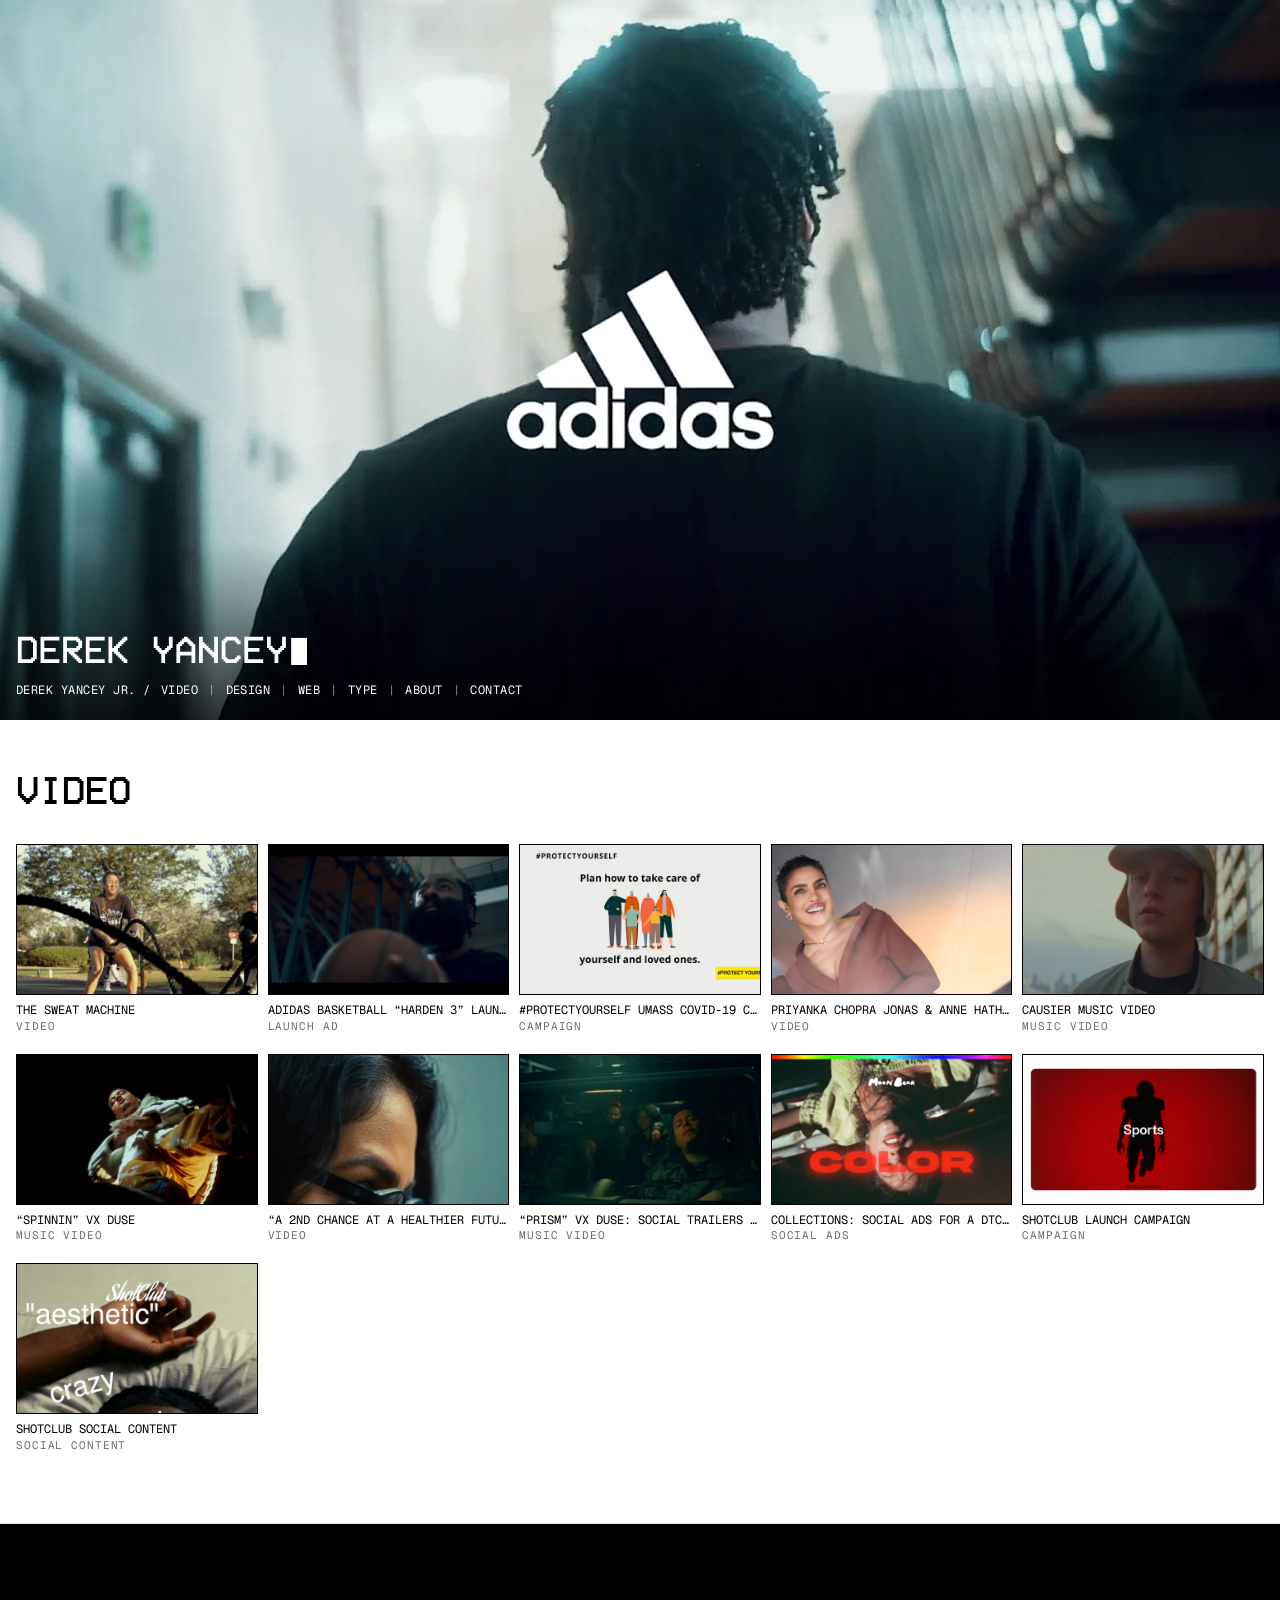
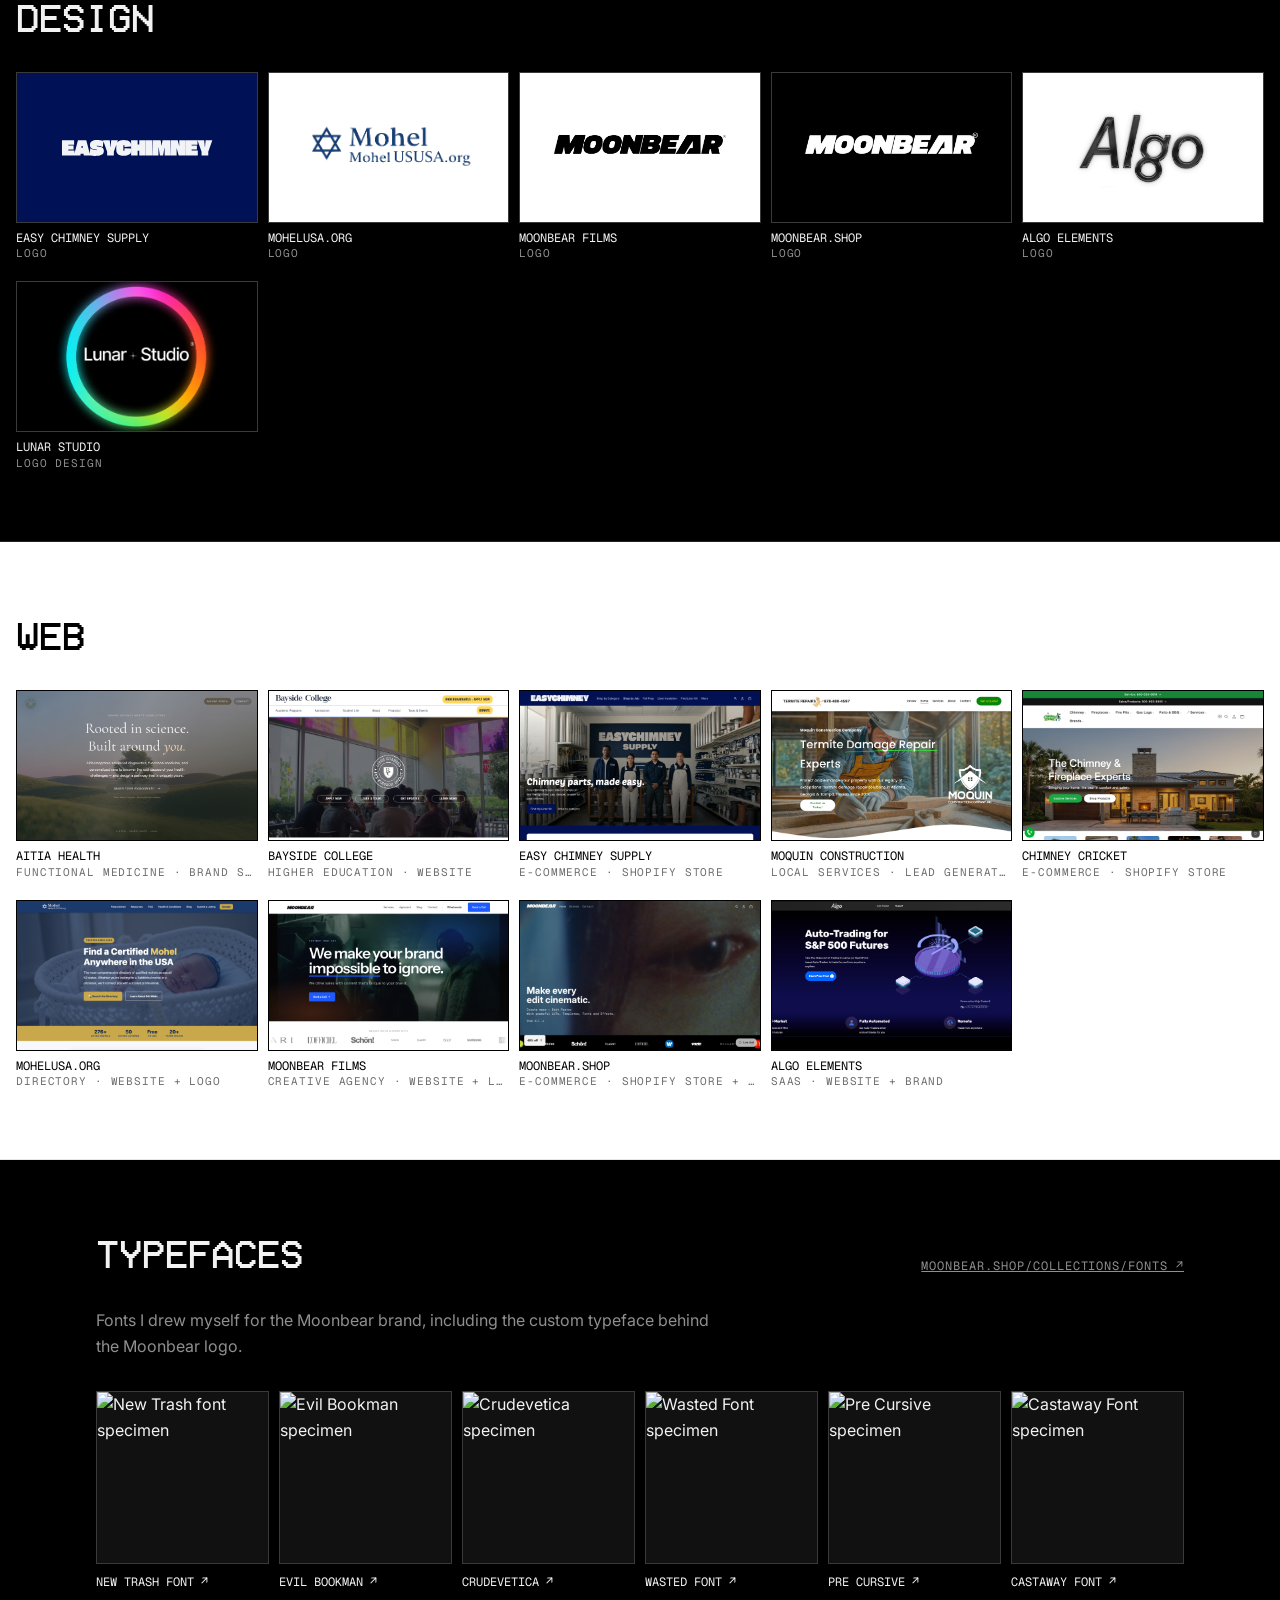
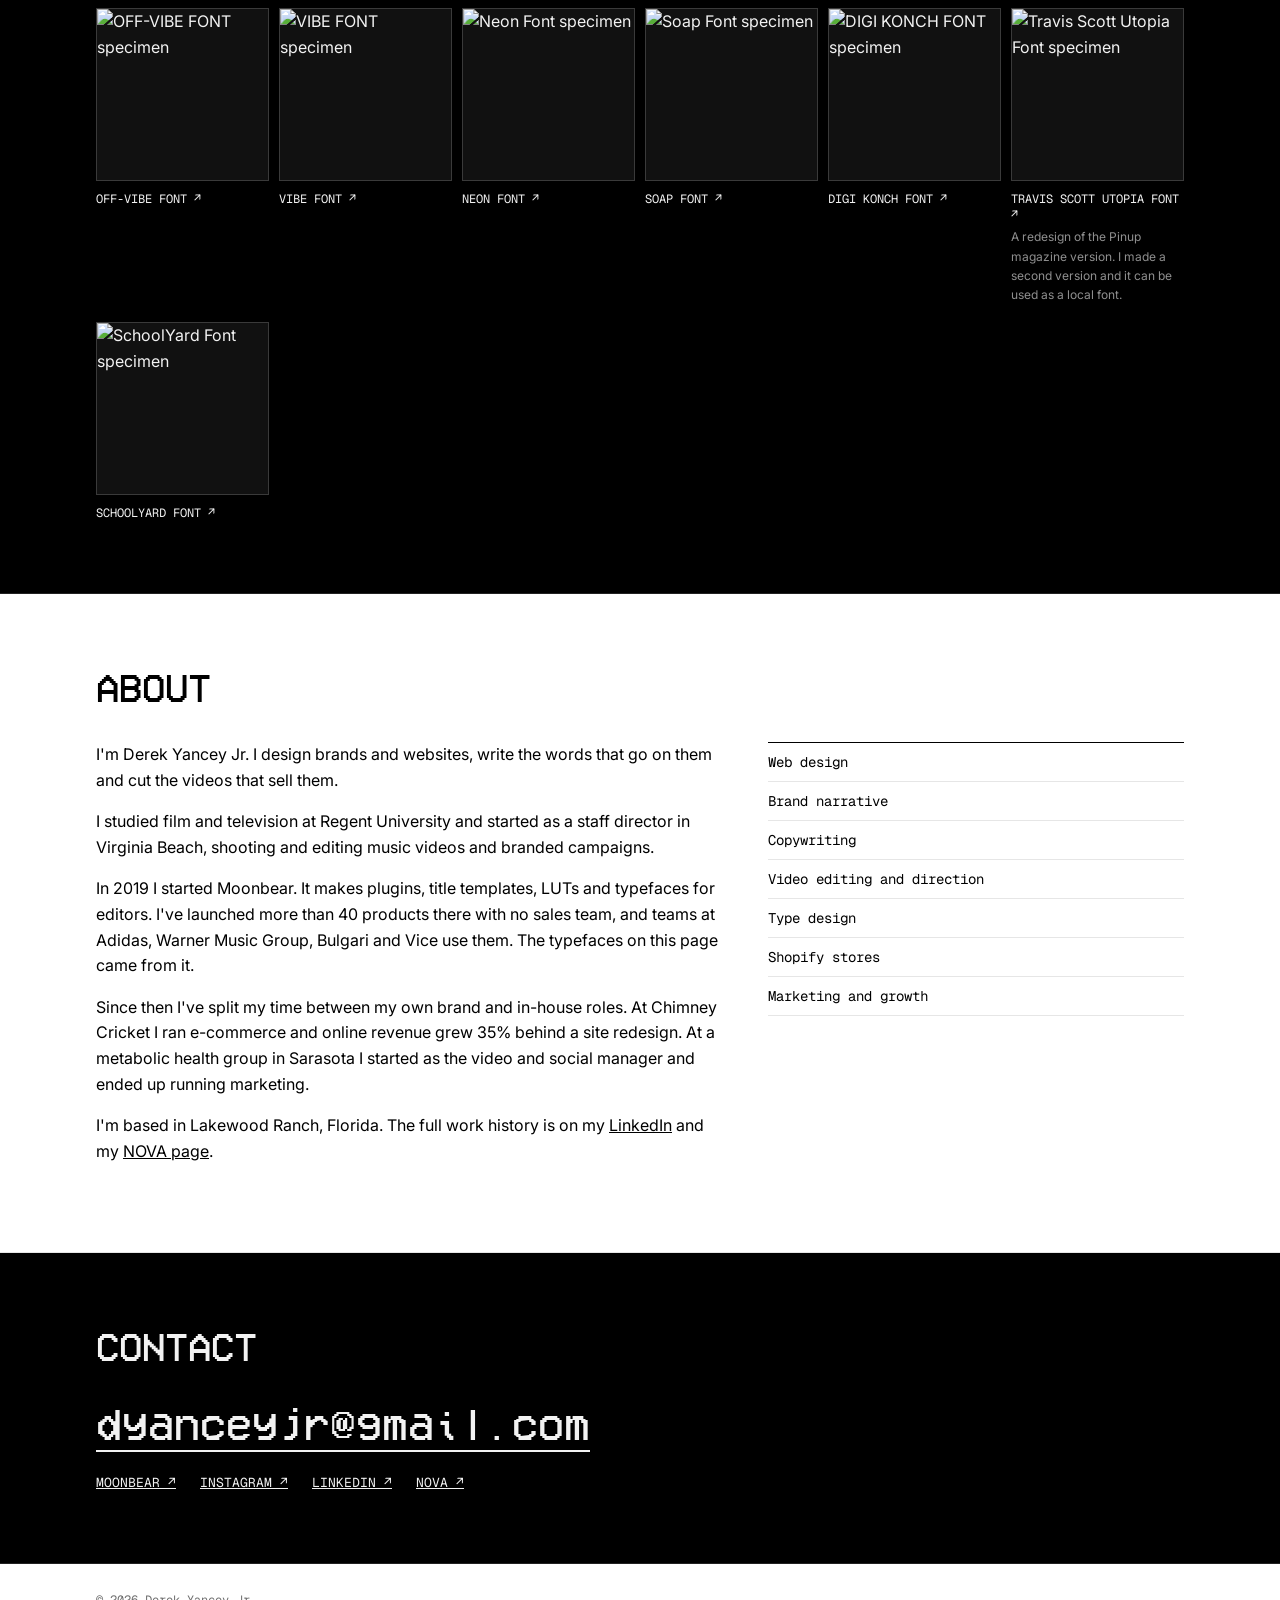
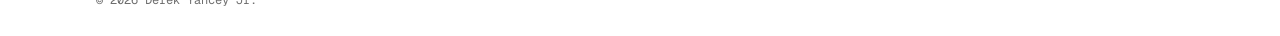
==== index.html @ f44c674b "Portfolio site: reel hero, video, design, web and type sections Co-Authored-By: Claude Sonnet 5.5 <n" ====
<!doctype html>
<html lang="en">
<head>
  <meta charset="utf-8">
  <meta name="viewport" content="width=device-width, initial-scale=1">
  <title>Derek Yancey Jr. — Portfolio</title>
  <meta name="description" content="Derek Yancey Jr. — design, marketing and film. Selected projects, brands and original typefaces.">
  <link rel="preconnect" href="https://fonts.googleapis.com">
  <link rel="preconnect" href="https://fonts.gstatic.com" crossorigin>
  <link href="https://fonts.googleapis.com/css2?family=Geist+Mono:wght@400;500&family=Inter:wght@400;500;600&display=swap" rel="stylesheet">
  <link rel="stylesheet" href="styles.css">
</head>
<body>
  <main id="top">
    <h1 class="sr-only">Derek Yancey: design, marketing and film</h1>

    <section class="reel dark" aria-label="Showreel">
      <video autoplay muted loop playsinline preload="auto" poster="assets/film/reel-poster.jpg">
        <source src="assets/film/reel.mp4" type="video/mp4">
      </video>
      <div class="reel-ui">
        <div class="wrap wide">
          <a class="reel-logo" href="#top" aria-label="Derek Yancey"><img src="assets/logo/derek-yancey-white.svg" alt="Derek Yancey"></a>
          <nav class="reel-nav" aria-label="Sections">
            <span>Derek Yancey Jr. /</span>
            <a href="#video">Video</a><i>|</i><a href="#design">Design</a><i>|</i><a href="#web">Web</a><i>|</i><a href="#type">Type</a><i>|</i><a href="#about">About</a><i>|</i><a href="#contact">Contact</a>
          </nav>
        </div>
      </div>
    </section>

    <section id="video" class="section">
      <div class="wrap wide">
        <div class="section-head"><h2>Video</h2></div>
        <div class="tiles" id="video-grid"></div>
      </div>
    </section>

    <section id="design" class="section dark">
      <div class="wrap wide">
        <div class="section-head"><h2>Design</h2></div>
        <div class="tiles" id="design-grid"></div>
      </div>
    </section>

    <section id="web" class="section">
      <div class="wrap wide">
        <div class="section-head"><h2>Web</h2></div>
        <div class="tiles" id="web-grid"></div>
      </div>
    </section>

    <section id="type" class="section dark">
      <div class="wrap">
        <div class="section-head"><h2>Typefaces</h2><a class="label" href="https://moonbear.shop/collections/fonts">moonbear.shop/collections/fonts ↗</a></div>
        <p class="lede">Fonts I drew myself for the Moonbear brand, including the custom typeface behind the Moonbear logo.</p>
        <div class="type-grid" id="type-grid"></div>
      </div>
    </section>

    <section id="about" class="section">
      <div class="wrap">
        <div class="section-head"><h2>About</h2></div>
        <div class="about">
          <div>
            <p>I'm Derek Yancey Jr. I design brands and websites, write the words that go on them and cut the videos that sell them.</p>
            <p>I studied film and television at Regent University and started as a staff director in Virginia Beach, shooting and editing music videos and branded campaigns.</p>
            <p>In 2019 I started Moonbear. It makes plugins, title templates, LUTs and typefaces for editors. I've launched more than 40 products there with no sales team, and teams at Adidas, Warner Music Group, Bulgari and Vice use them. The typefaces on this page came from it.</p>
            <p>Since then I've split my time between my own brand and in-house roles. At Chimney Cricket I ran e-commerce and online revenue grew 35% behind a site redesign. At a metabolic health group in Sarasota I started as the video and social manager and ended up running marketing.</p>
            <p>I'm based in Lakewood Ranch, Florida. The full work history is on my <a href="https://www.linkedin.com/in/derekyanceyjr">LinkedIn</a> and my <a href="https://itsnova.com/derekyancey">NOVA page</a>.</p>
          </div>
          <ul class="list">
            <li>Web design</li>
            <li>Brand narrative</li>
            <li>Copywriting</li>
            <li>Video editing and direction</li>
            <li>Type design</li>
            <li>Shopify stores</li>
            <li>Marketing and growth</li>
          </ul>
        </div>
      </div>
    </section>

    <section id="contact" class="section contact dark">
      <div class="wrap">
        <div class="section-head"><h2>Contact</h2></div>
        <a class="big" href="mailto:dyanceyjr@gmail.com">dyanceyjr@gmail.com</a>
        <div class="links">
          <a href="https://moonbear.shop">Moonbear ↗</a>
          <a href="#">Instagram ↗</a>
          <a href="https://www.linkedin.com/in/derekyanceyjr">LinkedIn ↗</a>
          <a href="https://itsnova.com/derekyancey">NOVA ↗</a>
        </div>
      </div>
    </section>
  </main>

  <footer><div class="wrap">© <span id="year"></span> Derek Yancey Jr.</div></footer>

  <script src="projects.js"></script>
  <script src="script.js"></script>
</body>
</html>
---- styles.css ----
/* Fonts: Geist Mono + Inter from Google Fonts (see <link> in HTML).
   VCR OSD Mono is not on Google Fonts: drop VCR_OSD_MONO.ttf into assets/fonts/. */
@font-face {
  font-family: "VCR OSD Mono";
  src: local("VCR OSD Mono"), url("assets/fonts/VCR_OSD_MONO.ttf") format("truetype");
  font-display: swap;
}

:root {
  --bg: #ffffff;
  --fg: #000000;
  --muted: #6e6e6e;
  --line: #e6e6e6;
  --edge: #000000;
  --shot: #f4f4f4;
  --max: 1120px;
  --display: "VCR OSD Mono", "Geist Mono", ui-monospace, monospace;
  --mono: "Geist Mono", ui-monospace, "SF Mono", monospace;
  --sans: "Inter", system-ui, sans-serif;
}

* { box-sizing: border-box; }
html { scroll-behavior: smooth; }
body {
  margin: 0; background: var(--bg); color: var(--fg);
  font: 400 16px/1.6 var(--sans); -webkit-font-smoothing: antialiased;
}
a { color: inherit; }
img { max-width: 100%; display: block; }
::selection { background: var(--fg); color: var(--bg); }
.dark { --bg: #000; --fg: #f2f2f2; --muted: #8f8f8f; --line: #222; --edge: #3a3a3a; --shot: #111; background: var(--bg); color: var(--fg); }

.wrap { max-width: var(--max); margin: 0 auto; padding: 0 16px; }
.label { font: 400 12px/1 var(--mono); letter-spacing: .08em; text-transform: uppercase; color: var(--muted); }

/* nav */
.nav { position: sticky; top: 0; z-index: 10; background: var(--bg); border-bottom: 1px solid var(--edge); }
.nav .wrap { display: flex; justify-content: space-between; align-items: center; height: 52px; }
.logo { font: 400 18px var(--display); text-decoration: none; letter-spacing: .02em; }
.nav nav { display: flex; gap: 24px; font: 400 13px var(--mono); text-transform: uppercase; }
.nav nav a { text-decoration: none; }
.nav nav a:hover { text-decoration: underline; text-underline-offset: 4px; }

/* hero */
.hero { padding: 96px 0 72px; border-bottom: 1px solid var(--line); }
.hero h1 { font: 400 clamp(40px, 8vw, 96px)/.98 var(--display); margin: 20px 0 28px; letter-spacing: -.01em; text-transform: uppercase; }
.hero p { max-width: 56ch; color: var(--muted); font-size: 18px; margin: 0 0 32px; }
.btns { display: flex; gap: 12px; flex-wrap: wrap; }
.btn { font: 400 13px var(--mono); text-transform: uppercase; padding: 12px 18px; border: 1px solid var(--edge); text-decoration: none; background: var(--bg); color: var(--fg); }
.btn:hover, .btn.solid { background: var(--fg); color: var(--bg); }
.btn.solid:hover { background: var(--bg); color: var(--fg); }

/* sections */
.section { padding: 72px 0; border-bottom: 1px solid var(--line); }
.section-head { display: flex; justify-content: space-between; align-items: baseline; gap: 16px; margin-bottom: 32px; }
.section h2 { font: 400 clamp(26px, 4vw, 40px)/1.1 var(--display); text-transform: uppercase; margin: 0; }

/* work */
.work { display: grid; grid-template-columns: repeat(2, 1fr); gap: 32px 24px; }
.work a { text-decoration: none; display: block; }
.shot { border: 1px solid var(--edge); aspect-ratio: 16 / 10; overflow: hidden; background: var(--shot); }
.shot img { width: 100%; height: 100%; object-fit: cover; object-position: top; transition: transform .5s ease; }
.work a:hover .shot img { transform: scale(1.03); }
.work h3 { font: 400 20px var(--display); text-transform: uppercase; margin: 14px 0 4px; }
.work .meta { display: flex; justify-content: space-between; gap: 12px; }
.work p { margin: 6px 0 0; color: var(--muted); font-size: 15px; }

/* typefaces */
.type-grid { display: grid; grid-template-columns: repeat(auto-fill, minmax(240px, 1fr)); gap: 24px 20px; }
.type-grid a { text-decoration: none; }
.type-grid .shot { aspect-ratio: 1; }
.type-grid .shot img { object-fit: cover; object-position: center; }
.type-grid h3 { font: 400 14px var(--mono); text-transform: uppercase; margin: 10px 0 0; }
.type-grid p { margin: 4px 0 0; font-size: 13px; color: var(--muted); }
.lede { max-width: 62ch; color: var(--muted); margin: 0 0 32px; }

/* about / contact */
.about { display: grid; grid-template-columns: 1.5fr 1fr; gap: 48px; }
.about p { margin: 0 0 16px; }
.list { list-style: none; margin: 0; padding: 0; font: 400 14px var(--mono); }
.list li { padding: 10px 0; border-bottom: 1px solid var(--line); }
.list li:first-child { border-top: 1px solid var(--edge); }
.contact a.big { font: 400 clamp(20px, 4.5vw, 44px) var(--display); word-break: break-all; text-decoration-thickness: 2px; text-underline-offset: 8px; }
.links { display: flex; gap: 24px; margin-top: 24px; font: 400 13px var(--mono); text-transform: uppercase; }
footer { padding: 28px 0; font: 400 12px var(--mono); color: var(--muted); }

/* project page */
.p-head { padding: 56px 0 32px; }
.p-head h1 { font: 400 clamp(32px, 6vw, 72px)/1 var(--display); text-transform: uppercase; margin: 16px 0; }
.back { font: 400 13px var(--mono); text-transform: uppercase; text-decoration: none; }
.back:hover { text-decoration: underline; }
.hero-shot { border: 1px solid var(--edge); }
.facts { display: grid; grid-template-columns: repeat(3, 1fr); gap: 24px; padding: 32px 0; border-bottom: 1px solid var(--line); }
.facts dt { font: 400 12px var(--mono); text-transform: uppercase; color: var(--muted); margin-bottom: 6px; }
.facts dd { margin: 0; font: 400 14px var(--mono); }
.writeup { display: grid; grid-template-columns: 1.4fr 1fr; gap: 48px; padding: 56px 0; border-bottom: 1px solid var(--line); }
.writeup p { margin: 0 0 18px; font-size: 18px; }
.writeup h2 { font: 400 14px var(--mono); text-transform: uppercase; margin: 0 0 12px; }
.gallery { display: grid; gap: 40px; padding: 56px 0; }
.gallery figure { margin: 0; }
.gallery img { width: 100%; border: 1px solid var(--edge); }
.gallery figcaption { font: 400 12px var(--mono); color: var(--muted); text-transform: uppercase; margin-top: 8px; }
.next { display: flex; justify-content: space-between; padding: 32px 0 56px; border-top: 1px solid var(--edge); font: 400 13px var(--mono); text-transform: uppercase; }
.next a { text-decoration: none; }
.next a:hover { text-decoration: underline; }

@media (max-width: 720px) {
  .hero { padding: 56px 0 48px; }
  .work, .about, .writeup { grid-template-columns: 1fr; gap: 32px; }
  .facts { grid-template-columns: 1fr; gap: 16px; }
  .nav nav { gap: 14px; }
}

.logo img { height: 20px; width: auto; }

.logo-sec { display: grid; grid-template-columns: 1fr 1fr; gap: 48px; align-items: center; padding: 56px 0; border-top: 1px solid var(--line); }
.logo-box { border: 1px solid var(--edge); aspect-ratio: 16 / 9; display: flex; align-items: center; justify-content: center; padding: 8%; }
.logo-box img { max-height: 100%; width: auto; max-width: 100%; }
.logo-sec h2 { font: 400 14px var(--mono); text-transform: uppercase; margin: 0 0 12px; }
.logo-sec p { margin: 0 0 18px; font-size: 18px; }
@media (max-width: 720px) { .logo-sec { grid-template-columns: 1fr; gap: 24px; } }

.intro { padding: 72px 0 0; }
.intro h1 { font: 400 clamp(36px, 7vw, 84px)/1 var(--display); text-transform: uppercase; margin: 16px 0 0; letter-spacing: -.01em; }
.intro + .section { border-top: 0; padding-top: 56px; }

.marks { padding: 56px 0; border-top: 1px solid var(--line); }
.marks h2 { font: 400 14px var(--mono); text-transform: uppercase; margin: 0 0 20px; }
.marks-grid { display: grid; grid-template-columns: repeat(2, minmax(0, 320px)); gap: 24px; }
.marks img { width: 100%; border: 1px solid var(--edge); }
.marks figcaption, .marks .note { font: 400 12px var(--mono); color: var(--muted); text-transform: uppercase; margin-top: 8px; }
@media (max-width: 720px) { .marks-grid { grid-template-columns: 1fr 1fr; gap: 12px; } }

.players { display: grid; grid-template-columns: repeat(2, 1fr); gap: 24px; }
.player { position: relative; aspect-ratio: 16 / 9; background: #000; border: 1px solid var(--edge); }
.player:first-child { grid-column: 1 / -1; }
.player img { width: 100%; height: 100%; object-fit: cover; }
.player.alt { background: #111; }
.player button { position: absolute; inset: 0; width: 100%; background: rgba(0,0,0,.25); color: #fff; border: 0; cursor: pointer; font: 400 clamp(14px, 2vw, 20px) var(--display); text-transform: uppercase; }
.player.alt button { background: #000; }
.player button:hover { background: rgba(0,0,0,.5); }
.player.live video { width: 100%; height: 100%; display: block; background: #000; }
@media (max-width: 720px) { .players { grid-template-columns: 1fr; } }


/* home: dense thumbnail grids */
.wrap.wide { max-width: 1440px; }
.intro { padding-bottom: 56px; }
.intro + .section.dark { padding-top: 72px; }
.tiles { display: grid; grid-template-columns: repeat(5, 1fr); gap: 22px 10px; }
.tile { display: block; text-decoration: none; min-width: 0; }
.tile .shot { aspect-ratio: 16 / 10; }
.tile:hover .shot img { transform: scale(1.05); }
.tile h3 { font: 400 12px/1.3 var(--mono); text-transform: uppercase; margin: 8px 0 2px; white-space: nowrap; overflow: hidden; text-overflow: ellipsis; }
.tile .label { font-size: 11px; display: block; white-space: nowrap; overflow: hidden; text-overflow: ellipsis; }
.type-grid { grid-template-columns: repeat(auto-fill, minmax(150px, 1fr)); gap: 18px 10px; }
.type-grid h3 { font-size: 12px; }
.type-grid p { font-size: 12px; }
@media (max-width: 1100px) { .tiles { grid-template-columns: repeat(4, 1fr); } }
@media (max-width: 860px) { .tiles { grid-template-columns: repeat(3, 1fr); } }
@media (max-width: 560px) { .tiles { grid-template-columns: repeat(2, 1fr); gap: 18px 8px; } }
.intro { padding-top: 36px; padding-bottom: 32px; }
.intro h1 { font-size: clamp(32px, 5vw, 64px); }
.intro + .section.dark { padding-top: 40px; }

.logo-tile .shot img { object-fit: contain; object-position: center; padding: 14%; }
.nav nav { flex-wrap: wrap; justify-content: flex-end; }
@media (max-width: 720px) { .nav nav { font-size: 11px; gap: 10px; } }
.intro h1.label { font: 400 12px/1 var(--mono); letter-spacing: .08em; text-transform: uppercase; color: var(--muted); margin: 0; }
.intro { padding-top: 28px; padding-bottom: 24px; }
.sr-only { position: absolute; width: 1px; height: 1px; margin: -1px; padding: 0; overflow: hidden; clip: rect(0 0 0 0); white-space: nowrap; border: 0; }
#video { padding-top: 48px; }
.reel { padding: 0; background: #000; line-height: 0; }
.reel video { width: 100%; height: min(82vh, 56.25vw); min-height: 220px; object-fit: cover; display: block; }
@media (prefers-reduced-motion: reduce) { .reel video { display: none; } .reel { background: url(assets/film/reel-poster.jpg) center / cover; height: min(82vh, 56.25vw); } }
.reel { position: relative; }
.reel video { height: min(92vh, 56.25vw); }
.reel-ui { position: absolute; left: 0; right: 0; bottom: 0; z-index: 2; padding: 90px 0 22px; line-height: 1.4; background: linear-gradient(transparent, rgba(0,0,0,.75)); }
.reel-logo { display: inline-block; }
.reel-logo img { height: 34px; width: auto; display: block; margin-bottom: 12px; }
.reel-nav { font: 400 12px var(--mono); letter-spacing: .04em; text-transform: uppercase; color: #fff; display: flex; flex-wrap: wrap; gap: 4px 10px; }
.reel-nav a { color: #fff; text-decoration: none; }
.reel-nav a:hover { text-decoration: underline; text-underline-offset: 4px; }
.reel-nav i { font-style: normal; opacity: .5; }
@media (max-width: 720px) { .reel-logo img { height: 26px; } .reel-nav { font-size: 11px; gap: 4px 8px; } .reel-ui { padding-top: 60px; } }
@media (max-width: 720px) { .reel video { height: auto; aspect-ratio: 16 / 9; min-height: 0; object-fit: contain; } .reel-ui { padding-top: 36px; padding-bottom: 14px; } .reel-logo img { height: 22px; margin-bottom: 8px; } }
@media (max-width: 720px) {
  .nav .logo img { height: 15px; }
  .nav nav { font-size: 10px; gap: 8px; flex-wrap: nowrap; }
}
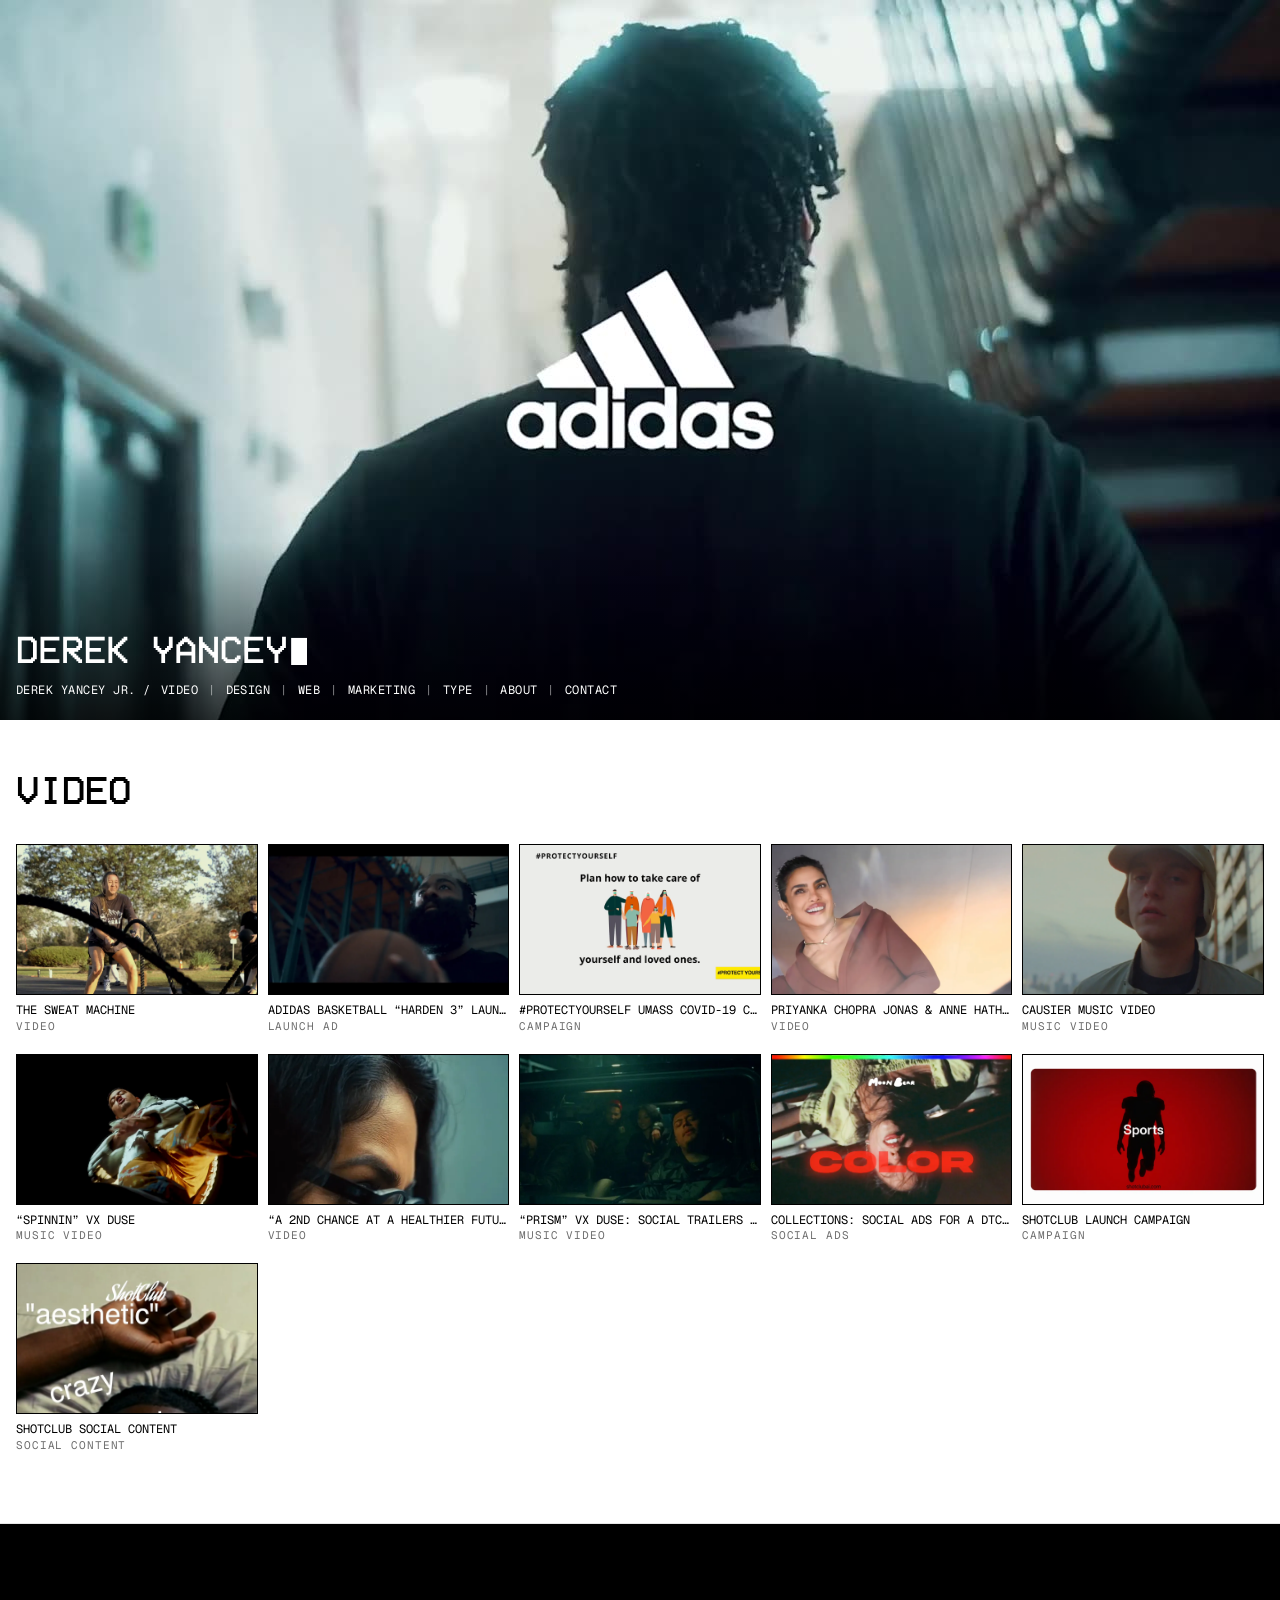
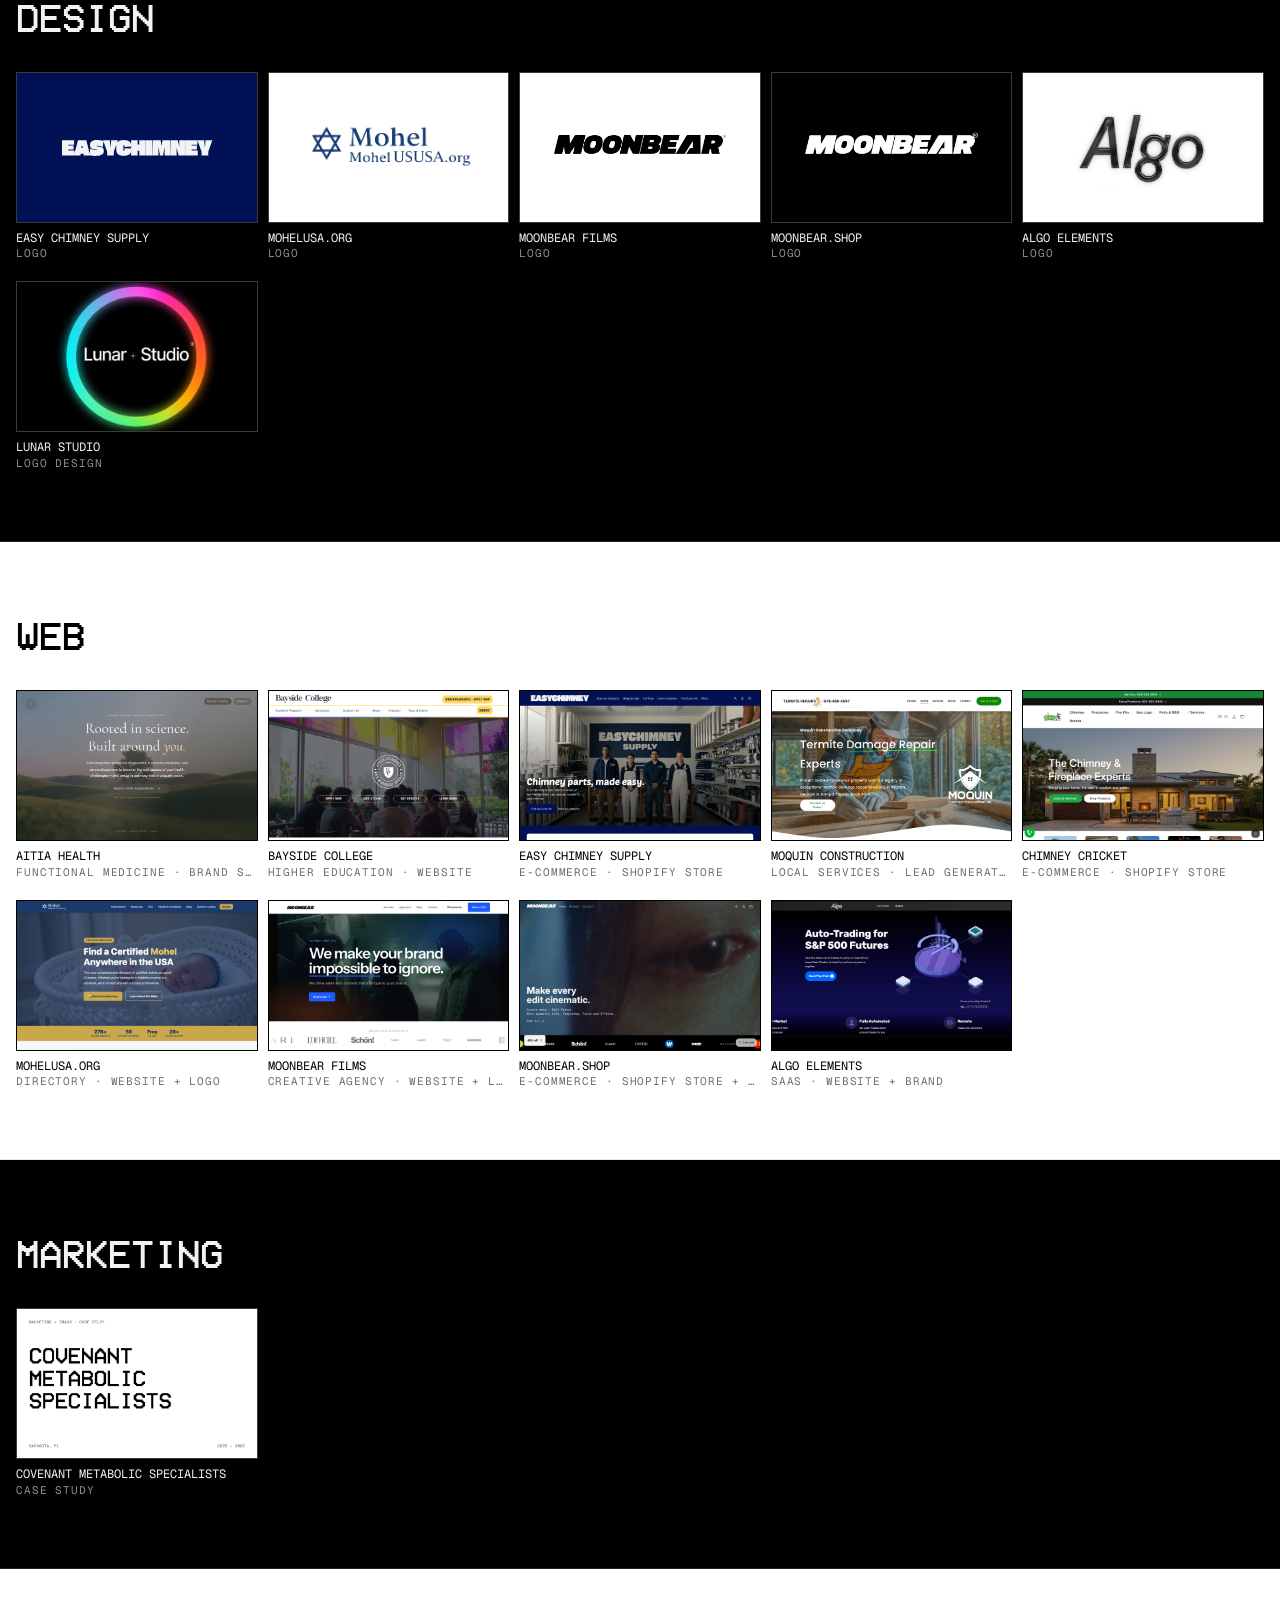
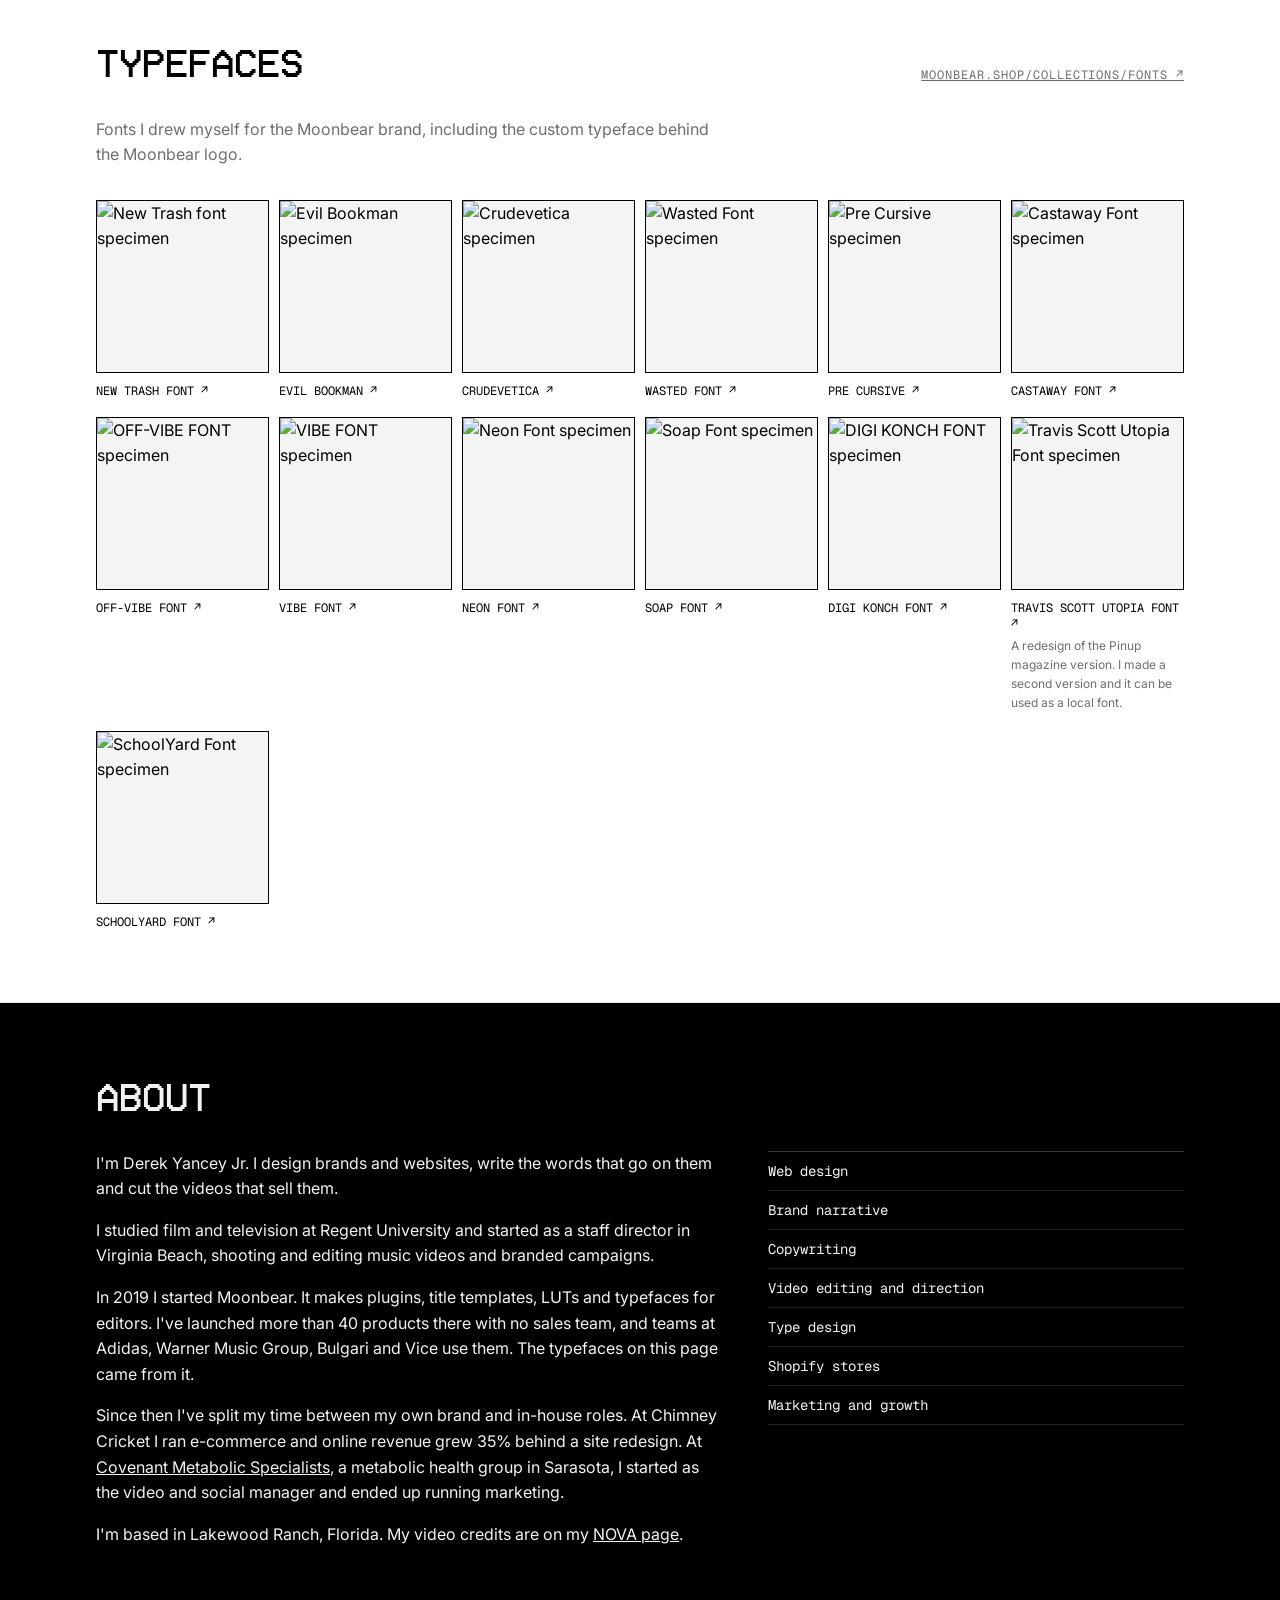
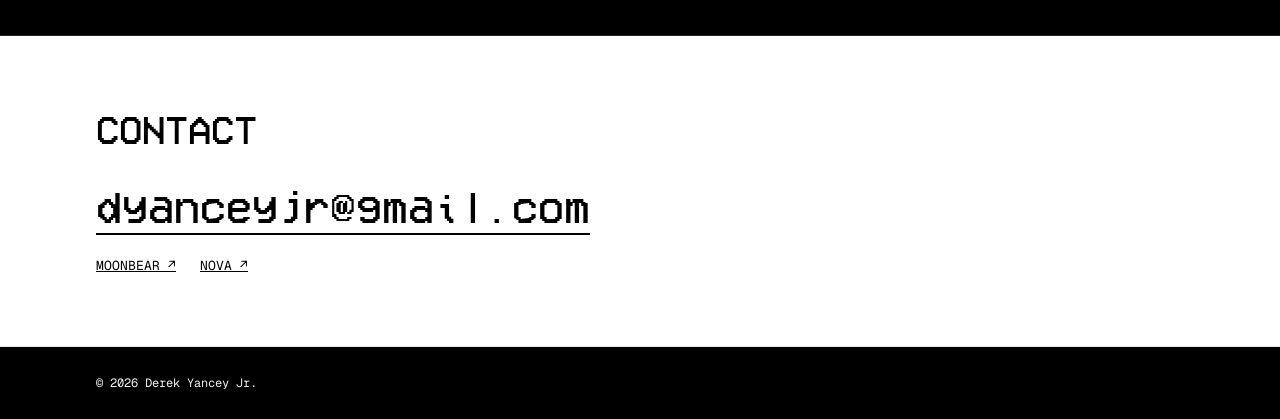
==== commit be46519c: "Add Covenant Metabolic Specialists case study and Marketing section; remove social links Co-Authored" ====
--- a/index.html
+++ b/index.html
@@ -23,7 +23,7 @@
           <a class="reel-logo" href="#top" aria-label="Derek Yancey"><img src="assets/logo/derek-yancey-white.svg" alt="Derek Yancey"></a>
           <nav class="reel-nav" aria-label="Sections">
             <span>Derek Yancey Jr. /</span>
-            <a href="#video">Video</a><i>|</i><a href="#design">Design</a><i>|</i><a href="#web">Web</a><i>|</i><a href="#type">Type</a><i>|</i><a href="#about">About</a><i>|</i><a href="#contact">Contact</a>
+            <a href="#video">Video</a><i>|</i><a href="#design">Design</a><i>|</i><a href="#web">Web</a><i>|</i><a href="#marketing">Marketing</a><i>|</i><a href="#type">Type</a><i>|</i><a href="#about">About</a><i>|</i><a href="#contact">Contact</a>
           </nav>
         </div>
       </div>
@@ -50,7 +50,14 @@
       </div>
     </section>
 
-    <section id="type" class="section dark">
+    <section id="marketing" class="section dark">
+      <div class="wrap wide">
+        <div class="section-head"><h2>Marketing</h2></div>
+        <div class="tiles" id="marketing-grid"></div>
+      </div>
+    </section>
+
+    <section id="type" class="section">
       <div class="wrap">
         <div class="section-head"><h2>Typefaces</h2><a class="label" href="https://moonbear.shop/collections/fonts">moonbear.shop/collections/fonts ↗</a></div>
         <p class="lede">Fonts I drew myself for the Moonbear brand, including the custom typeface behind the Moonbear logo.</p>
@@ -58,7 +65,7 @@
       </div>
     </section>
 
-    <section id="about" class="section">
+    <section id="about" class="section dark">
       <div class="wrap">
         <div class="section-head"><h2>About</h2></div>
         <div class="about">
@@ -66,8 +73,8 @@
             <p>I'm Derek Yancey Jr. I design brands and websites, write the words that go on them and cut the videos that sell them.</p>
             <p>I studied film and television at Regent University and started as a staff director in Virginia Beach, shooting and editing music videos and branded campaigns.</p>
             <p>In 2019 I started Moonbear. It makes plugins, title templates, LUTs and typefaces for editors. I've launched more than 40 products there with no sales team, and teams at Adidas, Warner Music Group, Bulgari and Vice use them. The typefaces on this page came from it.</p>
-            <p>Since then I've split my time between my own brand and in-house roles. At Chimney Cricket I ran e-commerce and online revenue grew 35% behind a site redesign. At a metabolic health group in Sarasota I started as the video and social manager and ended up running marketing.</p>
-            <p>I'm based in Lakewood Ranch, Florida. The full work history is on my <a href="https://www.linkedin.com/in/derekyanceyjr">LinkedIn</a> and my <a href="https://itsnova.com/derekyancey">NOVA page</a>.</p>
+            <p>Since then I've split my time between my own brand and in-house roles. At Chimney Cricket I ran e-commerce and online revenue grew 35% behind a site redesign. At <a href="project.html?p=covenant-metabolic">Covenant Metabolic Specialists</a>, a metabolic health group in Sarasota, I started as the video and social manager and ended up running marketing.</p>
+            <p>I'm based in Lakewood Ranch, Florida. My video credits are on my <a href="https://itsnova.com/derekyancey">NOVA page</a>.</p>
           </div>
           <ul class="list">
             <li>Web design</li>
@@ -82,21 +89,19 @@
       </div>
     </section>
 
-    <section id="contact" class="section contact dark">
+    <section id="contact" class="section contact">
       <div class="wrap">
         <div class="section-head"><h2>Contact</h2></div>
         <a class="big" href="mailto:dyanceyjr@gmail.com">dyanceyjr@gmail.com</a>
         <div class="links">
           <a href="https://moonbear.shop">Moonbear ↗</a>
-          <a href="#">Instagram ↗</a>
-          <a href="https://www.linkedin.com/in/derekyanceyjr">LinkedIn ↗</a>
           <a href="https://itsnova.com/derekyancey">NOVA ↗</a>
         </div>
       </div>
     </section>
   </main>
 
-  <footer><div class="wrap">© <span id="year"></span> Derek Yancey Jr.</div></footer>
+  <footer class="dark"><div class="wrap">© <span id="year"></span> Derek Yancey Jr.</div></footer>
 
   <script src="projects.js"></script>
   <script src="script.js"></script>
--- a/styles.css
+++ b/styles.css
@@ -188,3 +188,4 @@
   .nav .logo img { height: 15px; }
   .nav nav { font-size: 10px; gap: 8px; flex-wrap: nowrap; }
 }
+.facts { grid-template-columns: repeat(auto-fit, minmax(180px, 1fr)); }
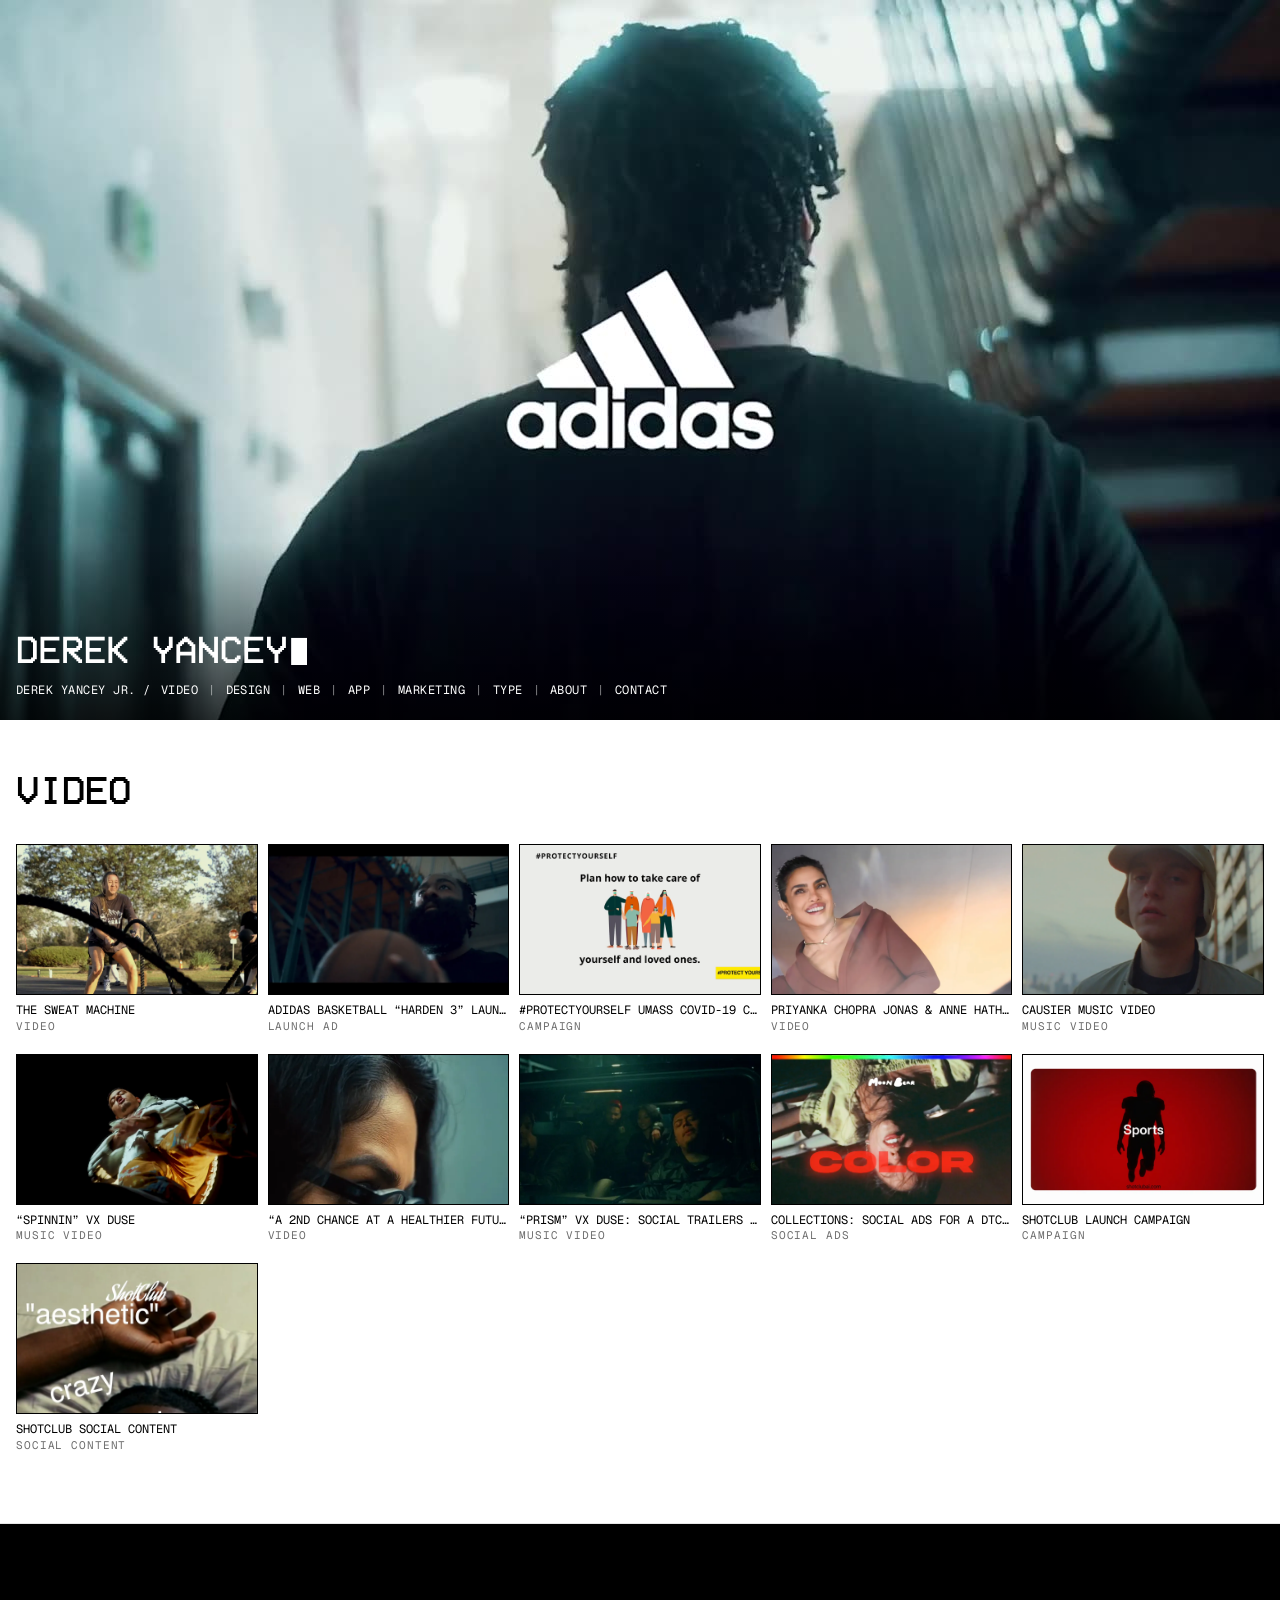
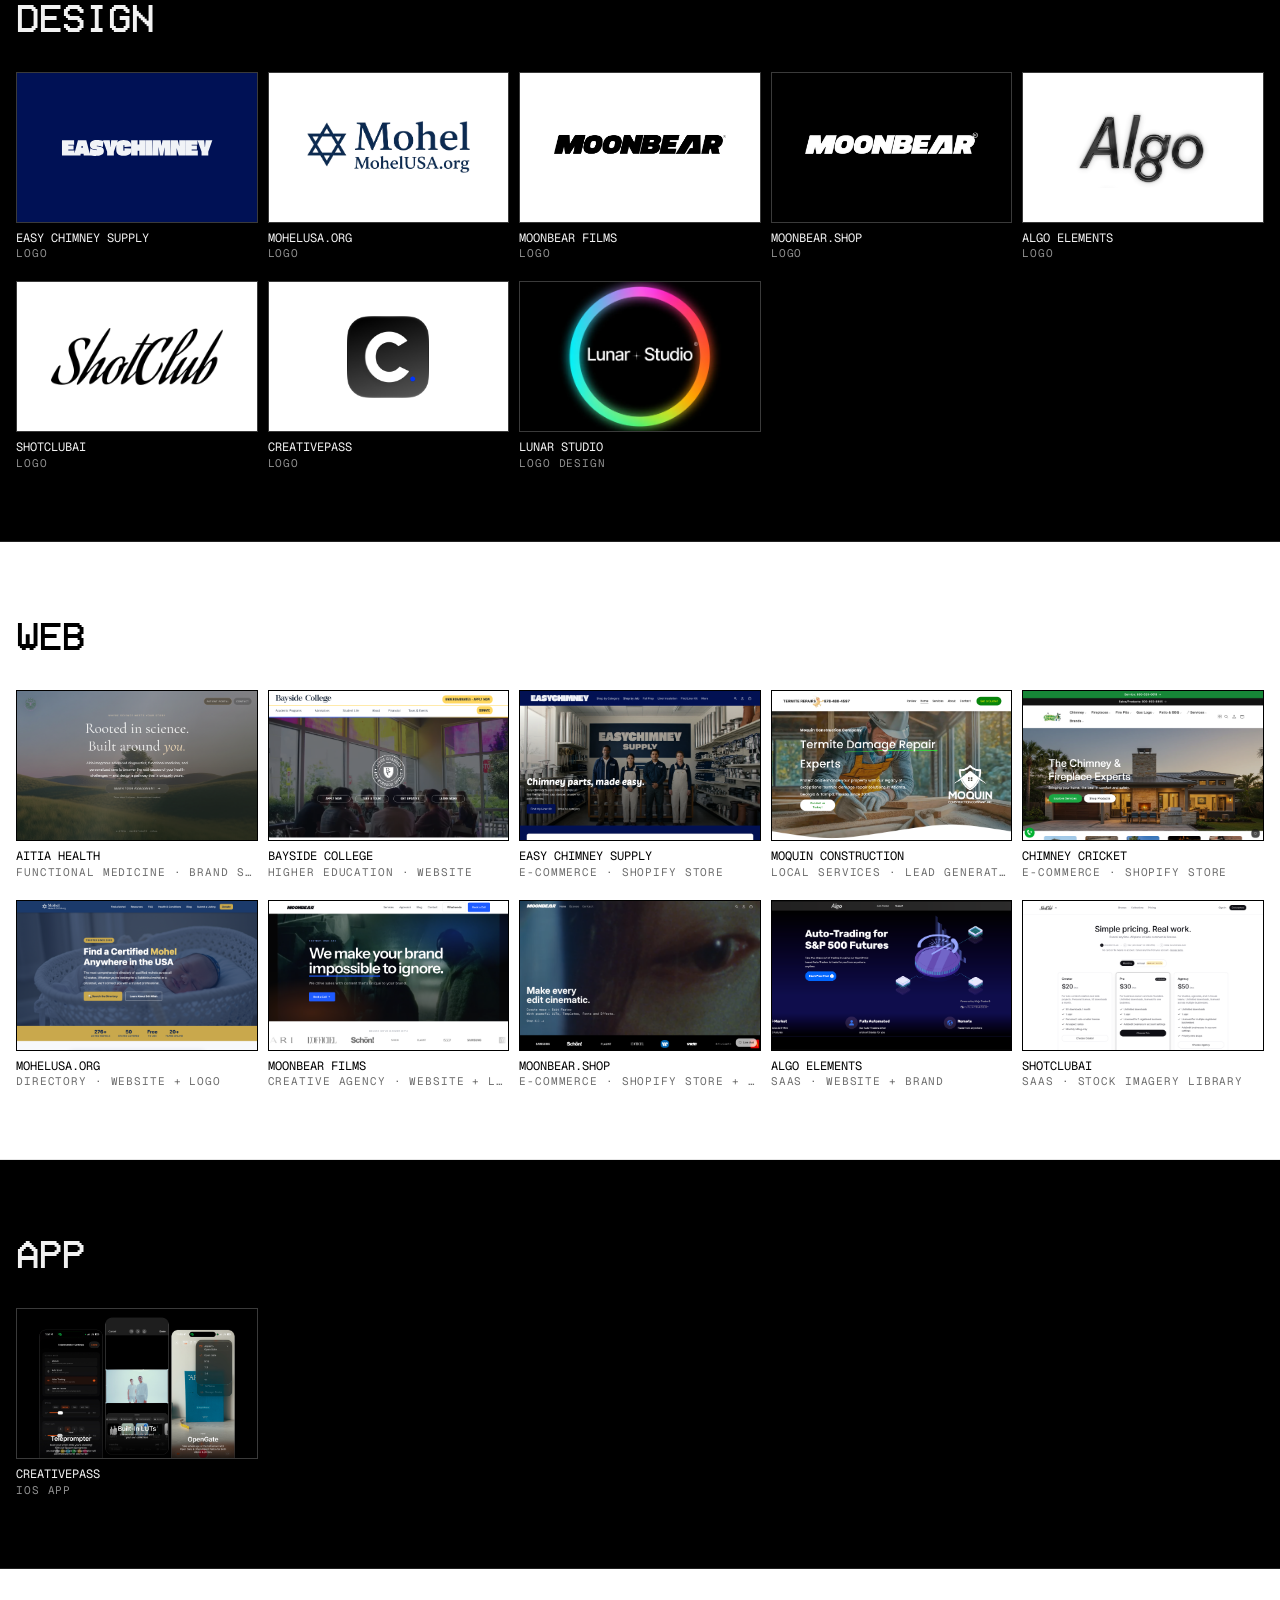
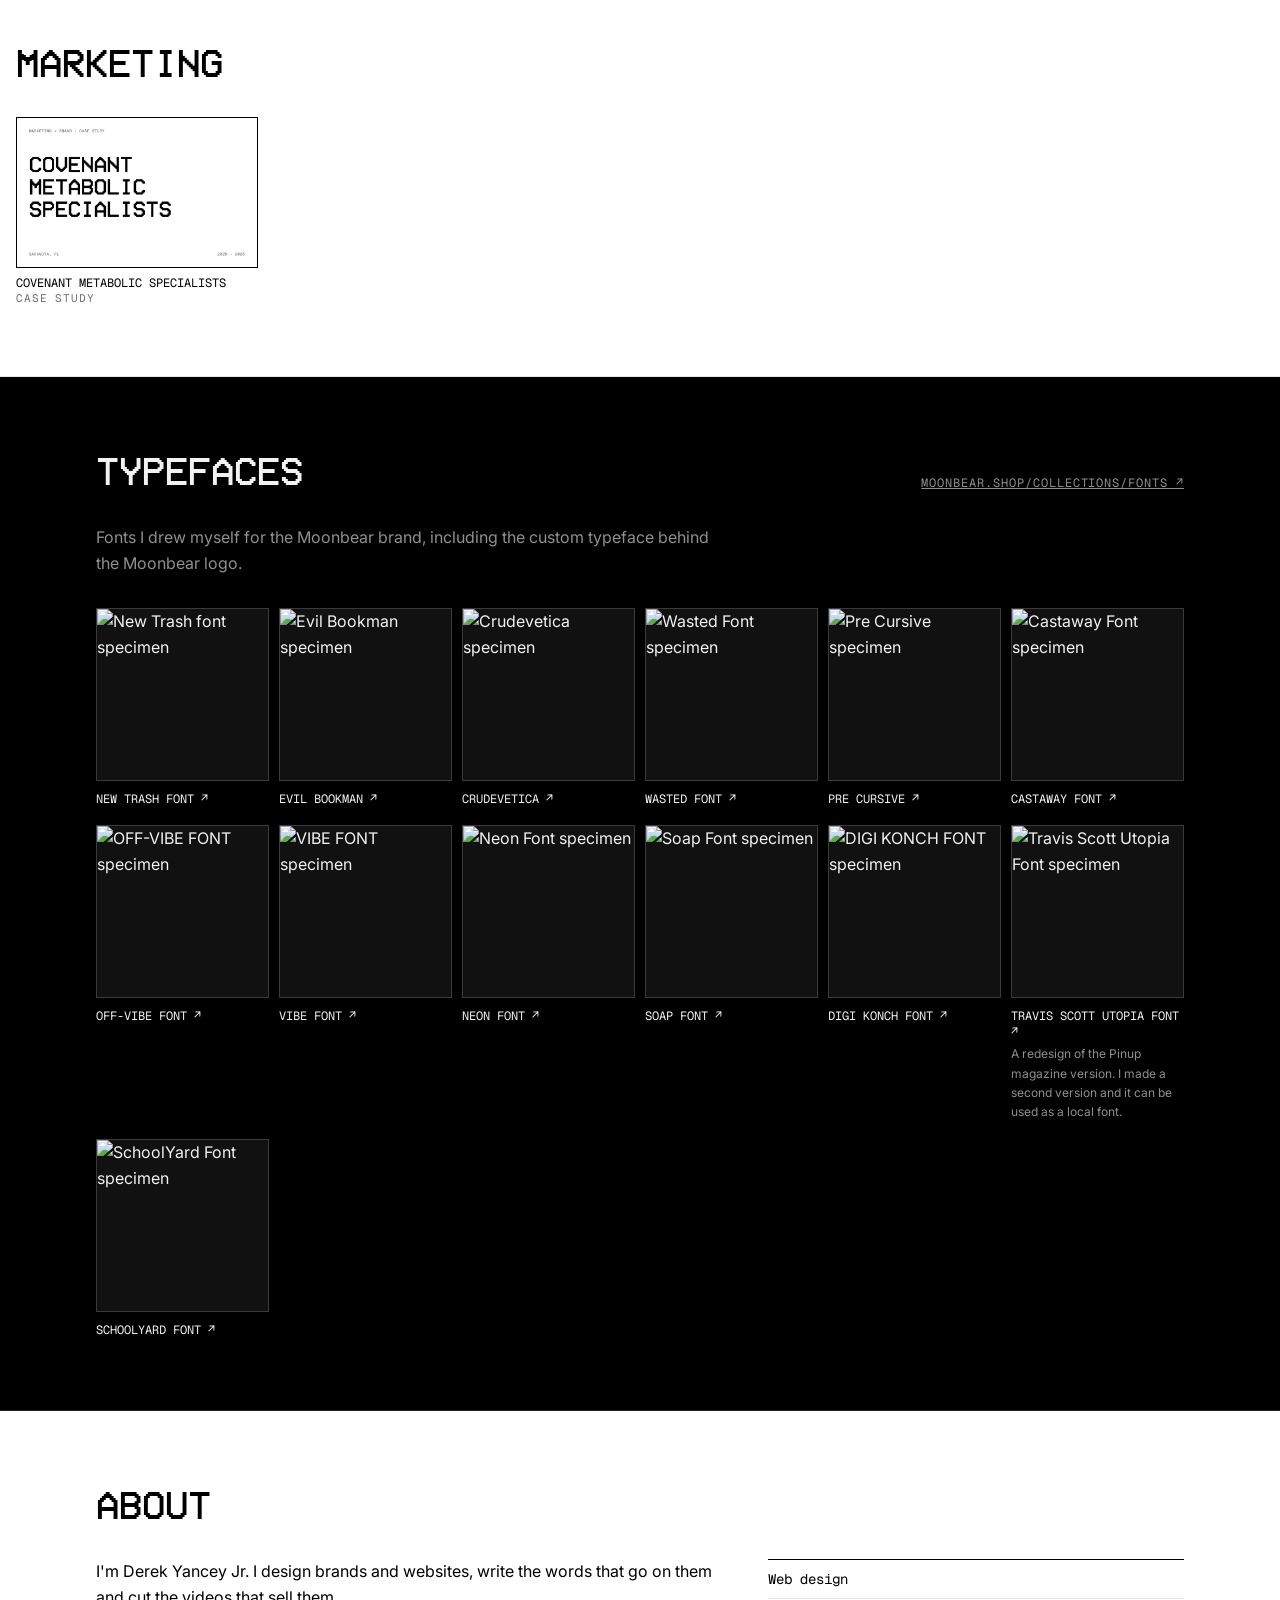
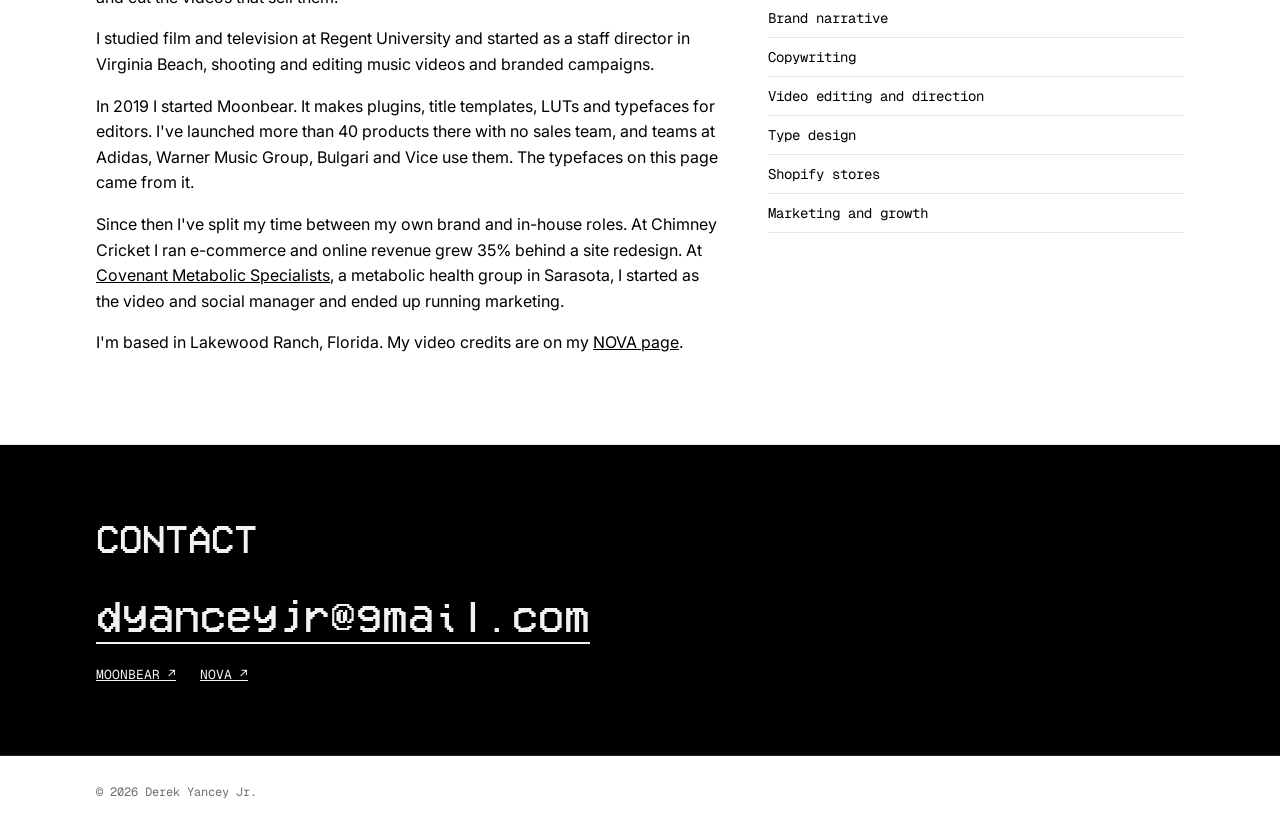
==== commit 77f206f9: "Add ShotClubAI and CreativePass projects, App section Co-Authored-By: Claude Sonnet 5.5 <noreply@ant" ====
--- a/index.html
+++ b/index.html
@@ -23,7 +23,7 @@
           <a class="reel-logo" href="#top" aria-label="Derek Yancey"><img src="assets/logo/derek-yancey-white.svg" alt="Derek Yancey"></a>
           <nav class="reel-nav" aria-label="Sections">
             <span>Derek Yancey Jr. /</span>
-            <a href="#video">Video</a><i>|</i><a href="#design">Design</a><i>|</i><a href="#web">Web</a><i>|</i><a href="#marketing">Marketing</a><i>|</i><a href="#type">Type</a><i>|</i><a href="#about">About</a><i>|</i><a href="#contact">Contact</a>
+            <a href="#video">Video</a><i>|</i><a href="#design">Design</a><i>|</i><a href="#web">Web</a><i>|</i><a href="#app">App</a><i>|</i><a href="#marketing">Marketing</a><i>|</i><a href="#type">Type</a><i>|</i><a href="#about">About</a><i>|</i><a href="#contact">Contact</a>
           </nav>
         </div>
       </div>
@@ -50,14 +50,21 @@
       </div>
     </section>
 
-    <section id="marketing" class="section dark">
+    <section id="app" class="section dark">
+      <div class="wrap wide">
+        <div class="section-head"><h2>App</h2></div>
+        <div class="tiles" id="app-grid"></div>
+      </div>
+    </section>
+
+    <section id="marketing" class="section">
       <div class="wrap wide">
         <div class="section-head"><h2>Marketing</h2></div>
         <div class="tiles" id="marketing-grid"></div>
       </div>
     </section>
 
-    <section id="type" class="section">
+    <section id="type" class="section dark">
       <div class="wrap">
         <div class="section-head"><h2>Typefaces</h2><a class="label" href="https://moonbear.shop/collections/fonts">moonbear.shop/collections/fonts ↗</a></div>
         <p class="lede">Fonts I drew myself for the Moonbear brand, including the custom typeface behind the Moonbear logo.</p>
@@ -65,7 +72,7 @@
       </div>
     </section>
 
-    <section id="about" class="section dark">
+    <section id="about" class="section">
       <div class="wrap">
         <div class="section-head"><h2>About</h2></div>
         <div class="about">
@@ -89,7 +96,7 @@
       </div>
     </section>
 
-    <section id="contact" class="section contact">
+    <section id="contact" class="section contact dark">
       <div class="wrap">
         <div class="section-head"><h2>Contact</h2></div>
         <a class="big" href="mailto:dyanceyjr@gmail.com">dyanceyjr@gmail.com</a>
@@ -101,7 +108,7 @@
     </section>
   </main>
 
-  <footer class="dark"><div class="wrap">© <span id="year"></span> Derek Yancey Jr.</div></footer>
+  <footer><div class="wrap">© <span id="year"></span> Derek Yancey Jr.</div></footer>
 
   <script src="projects.js"></script>
   <script src="script.js"></script>
--- a/styles.css
+++ b/styles.css
@@ -189,3 +189,12 @@
   .nav nav { font-size: 10px; gap: 8px; flex-wrap: nowrap; }
 }
 .facts { grid-template-columns: repeat(auto-fit, minmax(180px, 1fr)); }
+.brand { padding: 56px 0; border-top: 1px solid var(--line); }
+.brand h2 { font: 400 14px var(--mono); text-transform: uppercase; margin: 0 0 20px; }
+.brand-grid { display: grid; grid-template-columns: repeat(2, 1fr); gap: 16px; }
+.brand-grid figure { margin: 0; }
+.brand-grid figure.wide { grid-column: 1 / -1; }
+.brand-grid img { width: 100%; display: block; border: 1px solid var(--edge); }
+@media (max-width: 720px) { .brand-grid { gap: 10px; } }
+.gallery.phones { grid-template-columns: repeat(3, 1fr); gap: 28px 24px; }
+@media (max-width: 720px) { .gallery.phones { grid-template-columns: repeat(2, 1fr); gap: 20px 10px; } }
